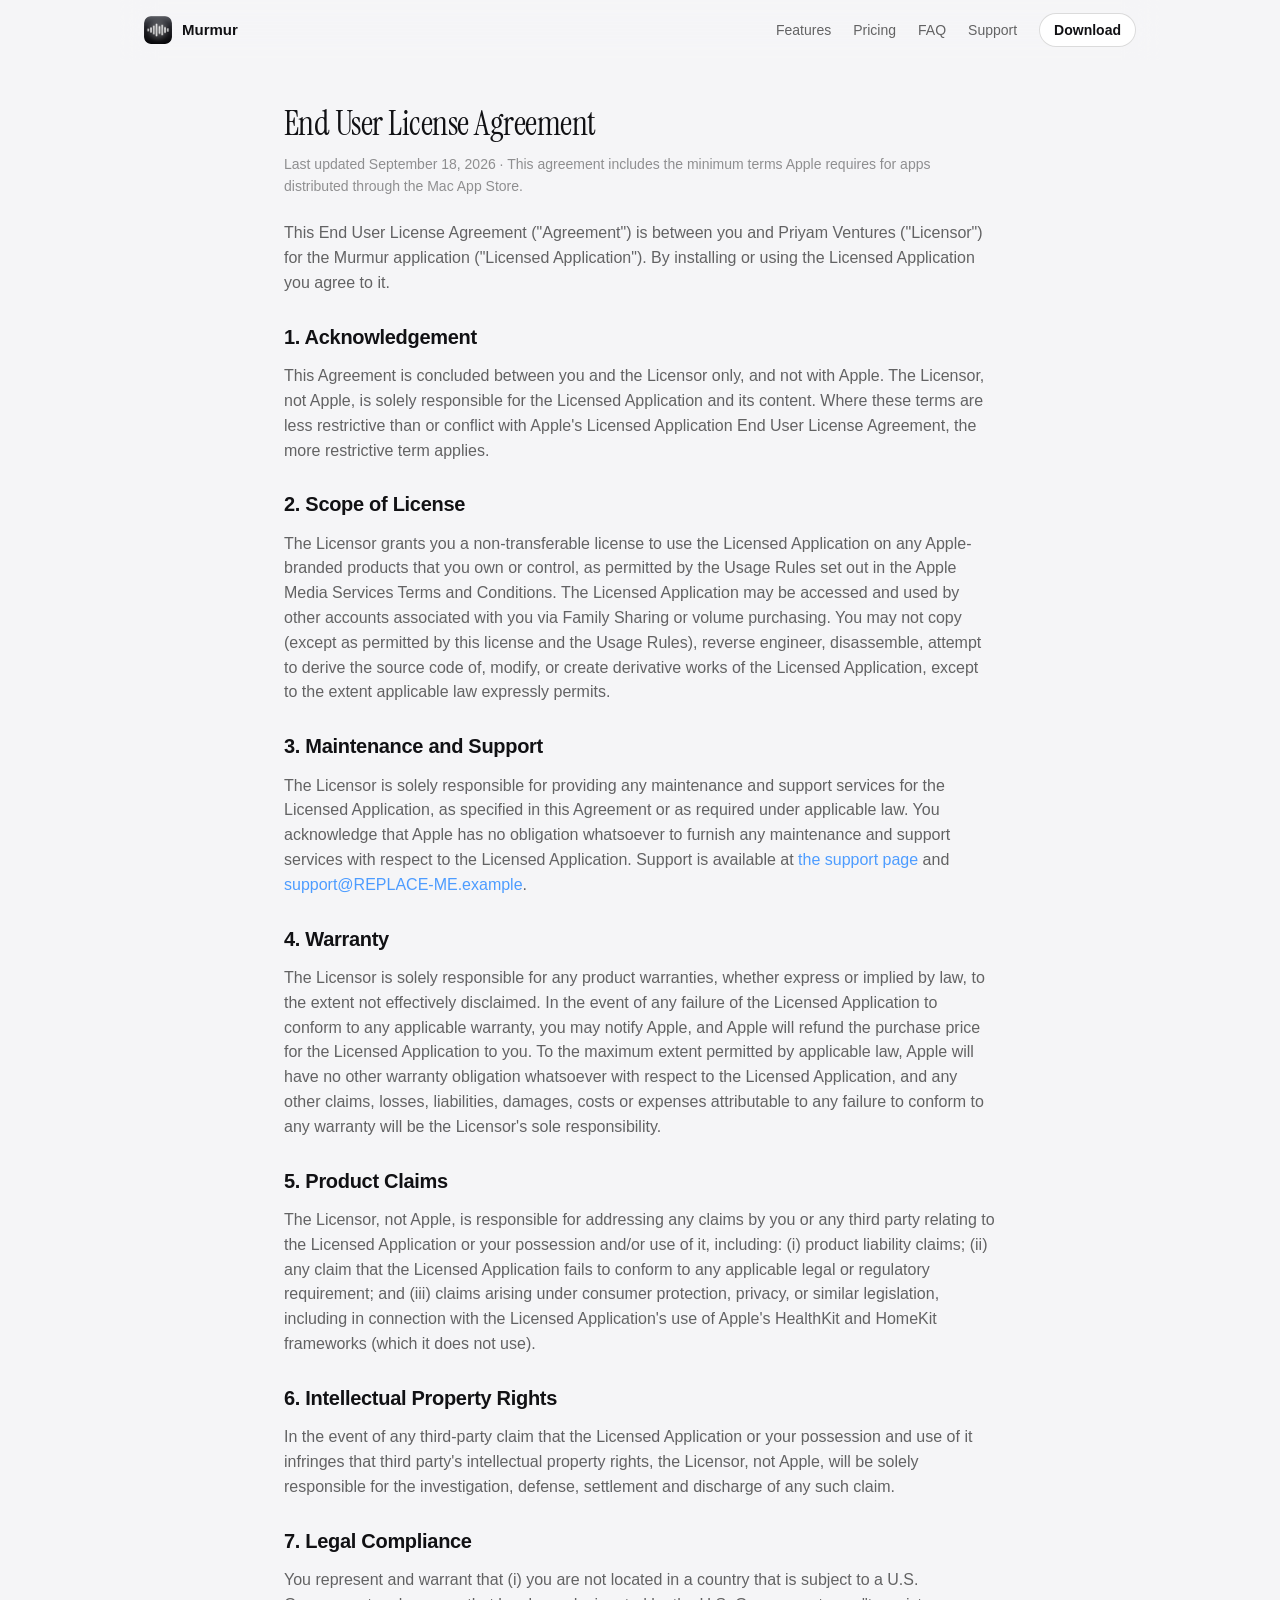
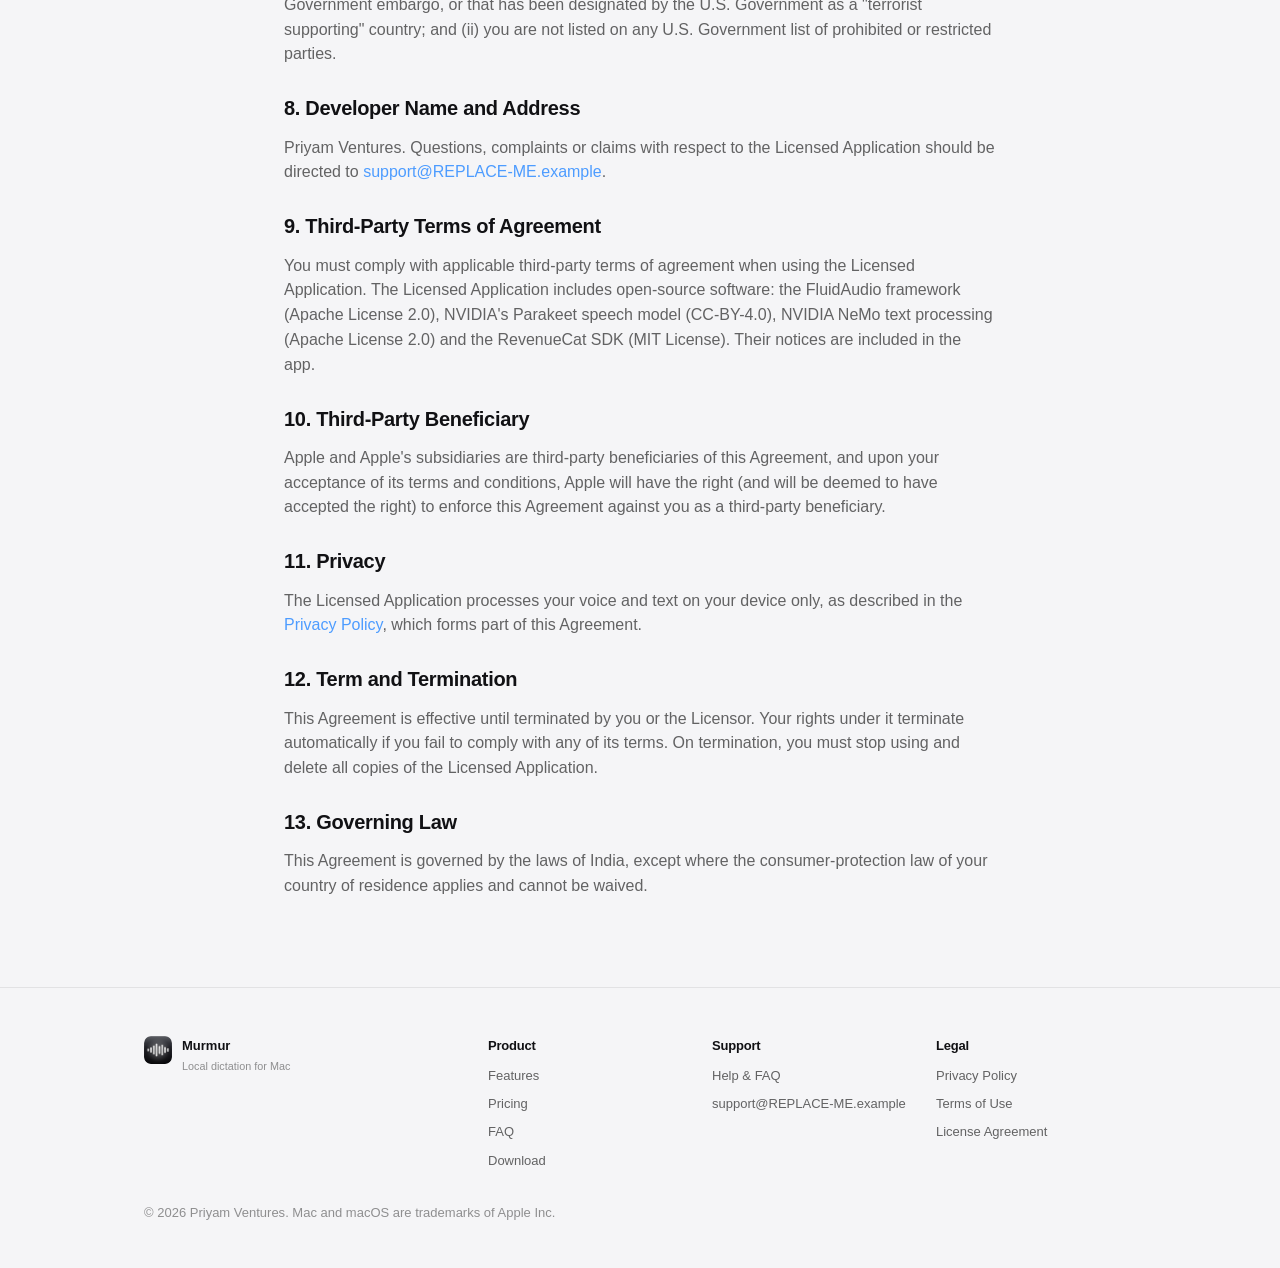
==== Site/eula.html @ 07d6a44a "Site: pill halo tight to the edge Co-Authored-By: Claude Opus 5 <noreply@anthropic.com>" ====
<!doctype html><html lang="en"><head><meta charset="utf-8"><meta name="viewport" content="width=device-width, initial-scale=1"><link rel="icon" href="assets/favicon.png"><link rel="preconnect" href="https://fonts.googleapis.com"><link rel="preconnect" href="https://fonts.gstatic.com" crossorigin><link rel="stylesheet" href="https://fonts.googleapis.com/css2?family=Instrument+Serif:ital@0;1&display=swap"><link rel="stylesheet" href="site.css?v=18"><script src="site.js?v=8" defer></script><title>End User License Agreement — Murmur</title></head>
<body>
<header class="nav wrap"><a class="brand" href="index.html"><img src="assets/icon.png" alt=""><span data-brand="name">Murmur</span></a><nav><a href="index.html#features">Features</a><a href="index.html#pricing">Pricing</a><a href="index.html#faq">FAQ</a><a href="support.html">Support</a><a class="navcta" data-store href="#">Download</a></nav></header>
<main class="legal">
  <h1>End User License Agreement</h1>
  <p class="meta">Last updated <span data-brand="updated"></span> · This agreement includes the minimum terms Apple requires for apps distributed through the Mac App Store.</p>

  <p>This End User License Agreement ("Agreement") is between you and <span data-brand="company">Priyam Ventures</span> ("Licensor") for the <span data-brand="name">Murmur</span> application ("Licensed Application"). By installing or using the Licensed Application you agree to it.</p>

  <h2>1. Acknowledgement</h2>
  <p>This Agreement is concluded between you and the Licensor only, and not with Apple. The Licensor, not Apple, is solely responsible for the Licensed Application and its content. Where these terms are less restrictive than or conflict with Apple's Licensed Application End User License Agreement, the more restrictive term applies.</p>

  <h2>2. Scope of License</h2>
  <p>The Licensor grants you a non-transferable license to use the Licensed Application on any Apple-branded products that you own or control, as permitted by the Usage Rules set out in the Apple Media Services Terms and Conditions. The Licensed Application may be accessed and used by other accounts associated with you via Family Sharing or volume purchasing. You may not copy (except as permitted by this license and the Usage Rules), reverse engineer, disassemble, attempt to derive the source code of, modify, or create derivative works of the Licensed Application, except to the extent applicable law expressly permits.</p>

  <h2>3. Maintenance and Support</h2>
  <p>The Licensor is solely responsible for providing any maintenance and support services for the Licensed Application, as specified in this Agreement or as required under applicable law. You acknowledge that Apple has no obligation whatsoever to furnish any maintenance and support services with respect to the Licensed Application. Support is available at <a href="support.html">the support page</a> and <a data-mail href="#">by email</a>.</p>

  <h2>4. Warranty</h2>
  <p>The Licensor is solely responsible for any product warranties, whether express or implied by law, to the extent not effectively disclaimed. In the event of any failure of the Licensed Application to conform to any applicable warranty, you may notify Apple, and Apple will refund the purchase price for the Licensed Application to you. To the maximum extent permitted by applicable law, Apple will have no other warranty obligation whatsoever with respect to the Licensed Application, and any other claims, losses, liabilities, damages, costs or expenses attributable to any failure to conform to any warranty will be the Licensor's sole responsibility.</p>

  <h2>5. Product Claims</h2>
  <p>The Licensor, not Apple, is responsible for addressing any claims by you or any third party relating to the Licensed Application or your possession and/or use of it, including: (i) product liability claims; (ii) any claim that the Licensed Application fails to conform to any applicable legal or regulatory requirement; and (iii) claims arising under consumer protection, privacy, or similar legislation, including in connection with the Licensed Application's use of Apple's HealthKit and HomeKit frameworks (which it does not use).</p>

  <h2>6. Intellectual Property Rights</h2>
  <p>In the event of any third-party claim that the Licensed Application or your possession and use of it infringes that third party's intellectual property rights, the Licensor, not Apple, will be solely responsible for the investigation, defense, settlement and discharge of any such claim.</p>

  <h2>7. Legal Compliance</h2>
  <p>You represent and warrant that (i) you are not located in a country that is subject to a U.S. Government embargo, or that has been designated by the U.S. Government as a "terrorist supporting" country; and (ii) you are not listed on any U.S. Government list of prohibited or restricted parties.</p>

  <h2>8. Developer Name and Address</h2>
  <p><span data-brand="company">Priyam Ventures</span>. Questions, complaints or claims with respect to the Licensed Application should be directed to <a data-mail href="#">support</a>.</p>

  <h2>9. Third-Party Terms of Agreement</h2>
  <p>You must comply with applicable third-party terms of agreement when using the Licensed Application. The Licensed Application includes open-source software: the FluidAudio framework (Apache License 2.0), NVIDIA's Parakeet speech model (CC-BY-4.0), NVIDIA NeMo text processing (Apache License 2.0) and the RevenueCat SDK (MIT License). Their notices are included in the app.</p>

  <h2>10. Third-Party Beneficiary</h2>
  <p>Apple and Apple's subsidiaries are third-party beneficiaries of this Agreement, and upon your acceptance of its terms and conditions, Apple will have the right (and will be deemed to have accepted the right) to enforce this Agreement against you as a third-party beneficiary.</p>

  <h2>11. Privacy</h2>
  <p>The Licensed Application processes your voice and text on your device only, as described in the <a href="privacy.html">Privacy Policy</a>, which forms part of this Agreement.</p>

  <h2>12. Term and Termination</h2>
  <p>This Agreement is effective until terminated by you or the Licensor. Your rights under it terminate automatically if you fail to comply with any of its terms. On termination, you must stop using and delete all copies of the Licensed Application.</p>

  <h2>13. Governing Law</h2>
  <p>This Agreement is governed by the laws of <span data-brand="jurisdiction"></span>, except where the consumer-protection law of your country of residence applies and cannot be waived.</p>
</main>
<footer><div class="wrap"><div class="fcols"><div class="fbrand"><img src="assets/icon.png" alt=""><div><b data-brand="name">Murmur</b><br><small data-brand="tagline">Local dictation</small></div></div><div><h4>Product</h4><a href="index.html#features">Features</a><a href="index.html#pricing">Pricing</a><a href="index.html#faq">FAQ</a><a data-store href="#">Download</a></div><div><h4>Support</h4><a href="support.html">Help &amp; FAQ</a><a data-mail href="#">support</a></div><div><h4>Legal</h4><a href="privacy.html">Privacy Policy</a><a href="terms.html">Terms of Use</a><a href="eula.html">License Agreement</a></div></div><p>© <span data-year></span> <span data-brand="company">Priyam Ventures</span>. Mac and macOS are trademarks of Apple Inc.</p></div></footer>
</body></html>
---- Site/site.css ----
/* ---------- tokens ---------- */
:root {
  --bg: #0b0b0d; --bg2: #121216; --card: #17171c; --card2: #1c1c22; --line: rgba(255,255,255,.08); --line2: rgba(255,255,255,.14);
  --text: #f2f2f4; --dim: rgba(255,255,255,.62); --faint: rgba(255,255,255,.42);
  --green: #33c773; --accent: #4d9cff; --r: 16px; --r-lg: 22px;
  --s1: 8px; --s2: 12px; --s3: 16px; --s4: 24px; --s5: 32px; --s6: 48px; --s7: 72px; --s8: 104px;
  --maxw: 1040px; --shadow: 0 30px 80px rgba(0,0,0,.45);
  color-scheme: dark;
}
@media (prefers-color-scheme: light) {
  :root { --bg: #f5f5f7; --bg2: #ffffff; --card: #ffffff; --card2: #f7f7f9; --line: rgba(0,0,0,.08); --line2: rgba(0,0,0,.14); --text: #111114; --dim: rgba(0,0,0,.6); --faint: rgba(0,0,0,.42); --green: #1f9d55; --shadow: 0 30px 80px rgba(0,0,0,.12); color-scheme: light; }
}
* { box-sizing: border-box; }
html { -webkit-text-size-adjust: 100%; scroll-behavior: smooth; }
html, body { overflow-x: clip; }
body { margin: 0; background: var(--bg); color: var(--text);
  font: 16px/1.55 -apple-system, BlinkMacSystemFont, "SF Pro Text", "Helvetica Neue", Helvetica, Arial, sans-serif; -webkit-font-smoothing: antialiased; }
a { color: var(--accent); text-decoration: none; } a:hover { text-decoration: underline; }
h1, h2, h3, h4 { margin: 0; letter-spacing: -0.015em; }
/* Display type: an editorial serif, regular weight, with an italic for the payoff. */
h1, .section > h2, .price-left h2, .final h2, .split h2 { font-family: "Instrument Serif", "Iowan Old Style", "Times New Roman", serif; font-weight: 400; letter-spacing: -0.015em; -webkit-font-smoothing: antialiased; }
h1 em, h2 em { font-style: italic; color: var(--text); }
.wrap { max-width: var(--maxw); margin: 0 auto; padding: 0 var(--s4); }
.glow { position: fixed; inset: -20% 0 auto 0; height: 70vh; pointer-events: none; z-index: 0;
  background: radial-gradient(60% 60% at 50% 0%, rgba(120,140,190,.18), transparent 70%); animation: drift 24s ease-in-out infinite alternate; }
@media (prefers-color-scheme: light) { .glow { background: radial-gradient(60% 60% at 50% 0%, rgba(90,120,200,.14), transparent 70%); } }
@keyframes drift { from { transform: translateX(-4%) scale(1); } to { transform: translateX(4%) scale(1.06); } }
main, footer { position: relative; z-index: 1; }

/* ---------- nav ---------- */
header.nav { position: sticky; top: 0; z-index: 10; display: flex; align-items: center; justify-content: space-between; height: 60px;
  backdrop-filter: saturate(160%) blur(16px); -webkit-backdrop-filter: saturate(160%) blur(16px);
  background: color-mix(in srgb, var(--bg) 72%, transparent); border-bottom: 1px solid transparent; transition: border-color .3s; }
header.nav.scrolled { border-bottom-color: var(--line); }
.brand { display: inline-flex; align-items: center; gap: 10px; font-weight: 600; font-size: 15px; color: var(--text); } .brand:hover { text-decoration: none; }
.brand img { width: 28px; height: 28px; border-radius: 7px; display: block; }
nav { display: flex; align-items: center; gap: 22px; height: 100%; }
nav a { color: var(--dim); font-size: 14px; line-height: 1; white-space: nowrap; transition: color .2s; } nav a:hover { color: var(--text); text-decoration: none; }
nav .navcta { color: var(--text); background: var(--card); border: 1px solid var(--line2); height: 34px; padding: 0 14px; border-radius: 999px; display: inline-flex; align-items: center; font-weight: 600; transition: background .2s, transform .2s; }
nav .navcta:hover { background: var(--card2); transform: translateY(-1px); }

/* ---------- type ---------- */
.eyebrow { color: var(--faint); font-size: 12px; font-weight: 600; letter-spacing: .08em; text-transform: uppercase; margin: 0 0 var(--s2); }
h1 { font-size: clamp(56px, 9vw, 104px); line-height: 0.94; margin: 0 0 var(--s3); }
h2 { font-size: clamp(26px, 3.4vw, 36px); line-height: 1.12; font-weight: 700; margin: 0 0 var(--s2); }
.section > h2, .price-left h2, .final h2, .split h2 { font-size: clamp(36px, 4.8vw, 56px); line-height: 1.02; }
h3 { font-size: 17px; font-weight: 600; }
.lede { color: var(--dim); font-size: clamp(17px, 2vw, 20px); max-width: 600px; margin: 0 auto var(--s4); line-height: 1.5; }
.lede-left { color: var(--dim); font-size: 17px; max-width: 640px; margin: 0 0 var(--s4); }
.muted { color: var(--dim); max-width: 680px; }
.sub { color: var(--faint); font-size: 13px; margin: var(--s2) 0 0; }

/* ---------- hero ---------- */
.hero { text-align: center; padding: var(--s6) 0 var(--s5); overflow: visible; }
/* Ticker tape: what you said flows in from the left, what got typed rolls out on a ribbon. */
:root { --ribbon-bg: #f4f4f6; --ribbon-fg: #111114; }
@media (prefers-color-scheme: light) { :root { --ribbon-bg: #111114; --ribbon-fg: #f4f4f6; } }
.tape { position: relative; width: 112vw; margin: var(--s6) 0 var(--s3) calc(50% - 56vw); height: 120px; transform: rotate(-2deg); pointer-events: none; }
.tape-raw, .tape-clean { position: absolute; top: 40px; height: 44px; overflow: hidden; display: flex; align-items: center; }
.tape-raw { left: 0; right: 50%; -webkit-mask-image: linear-gradient(90deg, transparent 8%, #000 42%, #000); mask-image: linear-gradient(90deg, transparent 8%, #000 42%, #000); }
.tape-clean { left: 50%; right: 0; background: var(--ribbon-bg); box-shadow: 0 10px 30px rgba(0,0,0,.25);
  -webkit-mask-image: linear-gradient(90deg, #000, #000 58%, transparent 92%); mask-image: linear-gradient(90deg, #000, #000 58%, transparent 92%); }
.track { display: flex; white-space: nowrap; will-change: transform; animation: tape 60s linear infinite; }
.track > span { padding-right: 1.4em; }
.tape-raw .track { color: var(--dim); font-size: 15px; font-weight: 300; font-style: italic; padding-right: 140px; }
.tape-raw .w, .say .w { display: inline-block; font-style: italic; opacity: var(--o); transform: rotate(var(--r)) translateY(var(--y)); animation: wobble var(--d) ease-in-out var(--dl) infinite alternate; }
@keyframes wobble { to { transform: rotate(calc(var(--r) * -1)) translateY(calc(var(--y) * -1)); } }
.tape-clean .track { color: var(--ribbon-fg); font-size: 15px; font-weight: 500; padding-left: 150px; }
@keyframes tape { from { transform: translateX(-50%); } to { transform: translateX(0); } }
.tape .pill { position: absolute; left: 50%; top: 28px; transform: translateX(-50%); z-index: 2; height: 68px; padding: 0 22px; border: 0; background: #000;
  box-shadow: 0 14px 40px rgba(0,0,0,.5), inset 0 0 0 1px rgba(255,255,255,.06); }
/* The faintest lift off the dark background: a wide, very dim halo above and below. */
.tape .pill::before { content: ""; position: absolute; inset: -12px -6px; border-radius: 999px; z-index: -1; pointer-events: none;
  background: radial-gradient(50% 42% at 50% 0%, rgba(255,255,255,.07), transparent 70%), radial-gradient(50% 42% at 50% 100%, rgba(255,255,255,.05), transparent 70%); }
@media (prefers-color-scheme: light) { .tape .pill::before { display: none; } }
.tape-badge { position: absolute; left: 50%; top: 2px; transform: translateX(-50%); font-size: 12px; color: var(--dim); white-space: nowrap; }
.tape-badge span { display: inline-block; opacity: 0; transform: translateY(4px); transition: opacity .45s ease, transform .45s ease; }
.tape-badge span.on { opacity: 1; transform: translateY(0); }
@media (prefers-reduced-motion: reduce) { .track, .tape-raw .w, .say .w { animation: none; } }
.eyebrow.tag { display: inline-block; background: var(--ribbon-bg); color: var(--ribbon-fg); border-radius: 999px; padding: 6px 12px; font-size: 11px; letter-spacing: .1em; margin-bottom: var(--s3); }
.pill { display: inline-flex; align-items: center; justify-content: center; height: 40px; padding: 0 14px; border-radius: 999px; background: #0a0a0a;
  border: 0.6px solid rgba(255,255,255,.14); box-shadow: 0 6px 16px rgba(0,0,0,.28), 0 1px 2px rgba(0,0,0,.16); transition: opacity .4s ease, transform .45s cubic-bezier(.2,.8,.2,1); }
.caret { display: inline-block; width: 1.5px; height: 17px; background: var(--accent); vertical-align: -3px; margin-left: 1px; animation: blink 1s steps(2) infinite; }
@keyframes blink { 50% { opacity: 0; } }
.cta-row { display: flex; gap: 14px; justify-content: center; align-items: center; flex-wrap: wrap; }
.cta { display: inline-flex; align-items: center; gap: 8px; background: var(--text); color: var(--bg); height: 46px; padding: 0 22px; border-radius: 999px; font-weight: 600; font-size: 15px;
  transition: transform .2s ease, box-shadow .3s ease; box-shadow: 0 8px 30px rgba(255,255,255,.08); }
.cta:hover { text-decoration: none; transform: translateY(-1px); box-shadow: 0 12px 40px rgba(255,255,255,.16); }
@media (prefers-color-scheme: light) { .cta { box-shadow: 0 8px 30px rgba(0,0,0,.12); } .cta:hover { box-shadow: 0 12px 40px rgba(0,0,0,.2); } }
.ghost { color: var(--dim); font-weight: 500; font-size: 15px; } .ghost:hover { color: var(--text); text-decoration: none; }
.strip { list-style: none; margin: var(--s6) auto 0; padding: 0; display: flex; justify-content: center; flex-wrap: wrap; gap: 6px 0; max-width: 860px; }
.strip li { display: inline-flex; align-items: baseline; gap: 6px; padding: 0 22px; border-left: 1px solid var(--line); white-space: nowrap; }
.strip li:first-child { border-left: 0; }
.strip b { font-size: 15px; font-weight: 600; color: var(--text); font-variant-numeric: tabular-nums; letter-spacing: -0.01em; } .strip span { color: var(--dim); font-size: 14px; }
/* The four facts wear the app's four accent colours. */
:root { --c-blue: #5aa4ff; --c-green: #5fd68a; --c-purple: #b48fff; --c-pink: #ff85b6; }
@media (prefers-color-scheme: light) { :root { --c-blue: #1f6fe0; --c-green: #1f9d55; --c-purple: #7a4fd6; --c-pink: #d8397a; } }
.strip li:nth-child(1) b { color: var(--c-blue); } .strip li:nth-child(2) b { color: var(--c-green); } .strip li:nth-child(3) b { color: var(--c-purple); } .strip li:nth-child(4) b { color: var(--c-pink); }
.netglyph .wall { stroke: var(--c-green); } .netglyph .pkt { fill: var(--c-green); }
.netglyph { align-self: center; margin-right: 4px; fill: none; stroke: var(--dim); stroke-width: 1.4; stroke-linecap: round; stroke-linejoin: round; overflow: visible; }
.netglyph .dash { stroke-dasharray: 2 3; opacity: .6; }
.netglyph .wall { stroke: var(--text); stroke-width: 1.8; }
.netglyph .cloud { opacity: .45; }
.netglyph .pkt { fill: var(--text); stroke: none; animation: pkt 3.2s cubic-bezier(.4,0,.6,1) infinite; }
@keyframes pkt { 0% { transform: translateX(0); opacity: 0; } 12% { opacity: 1; } 48% { transform: translateX(11px); opacity: 1; } 56% { transform: translateX(11.5px); opacity: 0; } 100% { transform: translateX(11.5px); opacity: 0; } }
@media (prefers-reduced-motion: reduce) { .netglyph .pkt { animation: none; transform: translateX(11px); } }

/* ---------- sections ---------- */
.section { padding: var(--s7) 0 0; scroll-margin-top: 72px; }
::selection { background: color-mix(in srgb, var(--text) 18%, transparent); }
:focus-visible { outline: 2px solid var(--accent); outline-offset: 3px; border-radius: 6px; }
.section:last-of-type { padding-bottom: var(--s7); }
.steps { display: grid; grid-template-columns: repeat(3, 1fr); gap: var(--s2); margin-top: var(--s4); }
.step { background: var(--card); border: 1px solid var(--line); border-radius: var(--r); padding: 22px; }
.step .num { width: 28px; height: 28px; border-radius: 999px; background: var(--text); color: var(--bg); font-weight: 700; font-size: 14px; display: grid; place-items: center; margin-bottom: 12px; }
.step h3 { margin-bottom: 6px; } .step p { margin: 0; color: var(--dim); font-size: 14.5px; }

/* ---------- mock window ---------- */
/* Screenshot stage: the window sits in a lit frame and runs off the bottom edge. */
.stage { position: relative; margin-top: var(--s4); padding: 56px 56px 0; border-radius: 24px; border: 1px solid var(--line); overflow: hidden;
  background: radial-gradient(70% 80% at 50% 0%, rgba(120,140,210,.18), transparent 72%), var(--card); }
.stage::after { content: ""; position: absolute; left: 0; right: 0; bottom: 0; height: 90px; background: linear-gradient(transparent, color-mix(in srgb, var(--card) 85%, transparent)); pointer-events: none; }
.stage .window { max-width: 960px; margin: 0 auto -36px; border-bottom-left-radius: 0; border-bottom-right-radius: 0; box-shadow: 0 40px 100px rgba(0,0,0,.5), 0 0 0 1px rgba(255,255,255,.05) inset; }
.window { border-radius: 14px; overflow: hidden; border: 1px solid var(--line); background: var(--bg2); box-shadow: var(--shadow), 0 0 0 1px rgba(255,255,255,.04) inset; font-size: 12px; }
.titlebar { display: flex; align-items: center; gap: 10px; padding: 10px 12px; border-bottom: 1px solid var(--line); }
.dots i { display: inline-block; width: 11px; height: 11px; border-radius: 50%; margin-right: 6px; background: #ff5f57; } .dots i:nth-child(2) { background: #febc2e; } .dots i:nth-child(3) { background: #28c840; }
.titlebar .title { font-weight: 600; margin-left: 150px; color: var(--text); }
.window .body { display: grid; grid-template-columns: 180px 1fr; min-height: 420px; }
.side { border-right: 1px solid var(--line); padding: 12px 10px; }
.side-brand { display: flex; align-items: center; gap: 8px; padding: 6px 6px 14px; } .side-brand img { width: 26px; height: 26px; border-radius: 7px; }
.side-brand b { display: block; font-size: 12px; color: var(--text); } .side-brand small { color: var(--faint); font-size: 10px; }
.side .row { padding: 6px 10px; border-radius: 7px; color: var(--dim); margin: 2px 0; } .side .row.sel { background: rgba(127,127,127,.18); color: var(--text); font-weight: 600; }
.content { padding: 14px; display: flex; flex-direction: column; gap: 10px; }
.hero-card, .tile, .item { background: var(--card); border: 1px solid var(--line); border-radius: 11px; }
.hero-card { padding: 14px 16px; } .hero-card small { color: var(--dim); font-weight: 600; } .hero-card small.faint { color: var(--faint); font-weight: 400; }
.saved { display: flex; align-items: baseline; gap: 10px; margin: 4px 0; } .saved b { font-size: 30px; color: var(--green); font-variant-numeric: tabular-nums; letter-spacing: -0.02em; } .saved span { color: var(--dim); }
.tiles { display: grid; grid-template-columns: repeat(4, 1fr); gap: 8px; } .tile { padding: 12px; } .tile b { display: block; font-size: 20px; color: var(--text); font-variant-numeric: tabular-nums; } .tile span { display: block; color: var(--dim); font-weight: 600; } .tile small { color: var(--faint); }
.list { display: flex; flex-direction: column; gap: 6px; } .item { display: flex; gap: 10px; padding: 10px 12px; align-items: flex-start; transition: opacity .8s ease, transform .8s cubic-bezier(.2,.8,.2,1); }
.item.arriving { opacity: 0; transform: translateY(-8px); } .item p { margin: 0 0 3px; color: var(--text); font-size: 12.5px; } .item small { color: var(--faint); }
.app { width: 22px; height: 22px; border-radius: 6px; display: grid; place-items: center; font-size: 12px; color: #fff; flex: none; } .a1 { background: #2f80ed; } .a2 { background: #6f42c1; } .a3 { background: #f2b01e; color: #222; }

/* ---------- bento ---------- */
.bento { display: grid; grid-template-columns: repeat(4, 1fr); gap: var(--s2); }
.tile-b { background: var(--card); border: 1px solid var(--line); border-radius: var(--r-lg); overflow: hidden; display: flex; flex-direction: column; grid-column: span 2; min-height: 300px;
  transition: transform .3s ease, border-color .3s ease, box-shadow .3s ease; }
.tile-b:hover { transform: translateY(-3px); border-color: var(--line2); box-shadow: var(--shadow); }
.tile-b { transition: transform .35s cubic-bezier(.2,.8,.2,1), border-color .35s ease; } .tile-b:hover { transform: translateY(-2px); border-color: var(--line2); }
.tile-b.span2 { grid-column: span 2; } .tile-b.small { grid-column: span 1; min-height: 0; padding: 20px; }
.tile-b.small h3 { margin: 0 0 6px; font-size: 15px; } .tile-b.small p { margin: 0; color: var(--dim); font-size: 13.5px; line-height: 1.45; }
.ic svg { width: 17px; height: 17px; fill: none; stroke: var(--text); stroke-width: 1.7; stroke-linecap: round; stroke-linejoin: round; }
.ic { width: 32px; height: 32px; border-radius: 9px; display: grid; place-items: center; background: linear-gradient(180deg, rgba(255,255,255,.12), rgba(255,255,255,.04)); border: 1px solid var(--line); font-weight: 700; font-size: 13px; margin-bottom: 12px; }
.scene-cap { padding: 14px 18px 18px; margin-top: auto; } .scene-cap h3 { margin-bottom: 4px; font-size: 15.5px; } .scene-cap p { margin: 0; color: var(--dim); font-size: 13.5px; line-height: 1.45; }
.swatches { display: flex; gap: 8px; margin-top: 12px; } .swatches span { width: 14px; height: 14px; border-radius: 50%; background: var(--c, #fff); border: 1px solid var(--line); opacity: .5; transition: opacity .4s, transform .4s; }
.swatches span.on { opacity: 1; transform: scale(1.15); box-shadow: 0 0 0 2px var(--card), 0 0 0 3.5px var(--c, #fff); }
/* scene: positions */
.mini-screen { position: relative; margin: 16px 16px 0; height: 200px; border-radius: 10px; overflow: hidden; border: 1px solid var(--line); background: radial-gradient(120% 90% at 30% 20%, #2a2f4a, #0d0f16 60%, #06070a); }
.mini-menubar { height: 7%; background: rgba(255,255,255,.08); } .mini-dock { position: absolute; left: 50%; bottom: 4%; transform: translateX(-50%); width: 40%; height: 9%; border-radius: 6px; background: rgba(255,255,255,.10); }
.mini-pill { position: absolute; display: flex; align-items: center; gap: 1.5px; height: 12%; padding: 0 4%; border-radius: 999px; background: #0a0a0a; border: 0.5px solid rgba(255,255,255,.16);
  box-shadow: 0 4px 10px rgba(0,0,0,.4); transition: left .9s cubic-bezier(.2,.8,.2,1), top .9s cubic-bezier(.2,.8,.2,1), transform .9s cubic-bezier(.2,.8,.2,1), background .6s, border-color .6s; --accent: #fff; }
.mini-pill.glass { background: rgba(60,60,70,.55); border-color: rgba(255,255,255,.28); } .mini-pill.dark { background: rgba(20,20,22,.9); }
.mini-pill i { width: 1.5px; border-radius: 1px; background: var(--accent); height: 30%; animation: mbar 1.1s ease-in-out infinite alternate; }
.mini-pill i:nth-child(2) { animation-delay: -.2s } .mini-pill i:nth-child(3) { animation-delay: -.4s } .mini-pill i:nth-child(4) { animation-delay: -.6s } .mini-pill i:nth-child(5) { animation-delay: -.8s } .mini-pill i:nth-child(6) { animation-delay: -.3s } .mini-pill i:nth-child(7) { animation-delay: -.7s } .mini-pill i:nth-child(8) { animation-delay: -.1s } .mini-pill i:nth-child(9) { animation-delay: -.5s }
@keyframes mbar { from { height: 25%; opacity: .7 } to { height: 70%; opacity: 1 } }
/* scene: drag */
.drag-stage { position: relative; margin: 16px 16px 0; height: 200px; }
.chat { position: absolute; right: 0; top: 0; width: 66%; height: 100%; border-radius: 12px; border: 1px solid var(--line); background: var(--bg2); padding: 10px; display: flex; flex-direction: column; gap: 8px; font-size: 12px; }
.bubble { max-width: 88%; padding: 7px 10px; border-radius: 12px; line-height: 1.35; } .bubble.them { background: rgba(127,127,127,.2); align-self: flex-start; color: var(--text); }
.bubble.me { background: #2f80ed; color: #fff; align-self: flex-end; display: flex; align-items: center; gap: 8px; opacity: 0; transform: translateY(6px) scale(.96); transition: opacity .5s, transform .5s; } .bubble.me.show { opacity: 1; transform: none; }
.vwave { display: flex; gap: 2px; align-items: center; height: 14px; } .vwave i { width: 2px; border-radius: 1px; background: rgba(255,255,255,.9); }
.vwave i:nth-child(odd) { height: 60% } .vwave i:nth-child(even) { height: 100% } .vwave i:nth-child(3n) { height: 40% }
.chat-input { margin-top: auto; border: 1px solid var(--line); border-radius: 999px; padding: 6px 10px; color: var(--faint); transition: border-color .3s, box-shadow .3s; } .chat-input.hot { border-color: var(--accent); box-shadow: 0 0 0 3px rgba(77,156,255,.25); }
.dpill { position: absolute; left: 0; bottom: 6px; height: 34px; padding: 0 12px; border-radius: 999px; background: #0a0a0a; border: .6px solid rgba(255,255,255,.16); display: flex; align-items: center; box-shadow: 0 6px 16px rgba(0,0,0,.3); }
.chip { display: inline-block; background: rgba(255,255,255,.14); color: #fff; font-size: 11px; font-weight: 600; padding: 4px 9px; border-radius: 999px; transition: transform 1.4s cubic-bezier(.4,0,.2,1), opacity .4s, background .3s; will-change: transform; }
.chip.lift { background: #fff; color: #000; } .chip.gone { opacity: 0; transition: opacity .25s; }
/* scene: style */
.style-wrap { padding: 16px 16px 0; } .mini-form { border: 1px solid var(--line); border-radius: 12px; background: var(--bg2); padding: 10px 12px; font-size: 12px; }
.mrow { display: flex; align-items: center; justify-content: space-between; padding: 7px 0; border-bottom: 1px solid var(--line); color: var(--text); }
.seg { display: inline-flex; background: rgba(127,127,127,.18); border-radius: 7px; padding: 2px; } .seg b { font-weight: 500; padding: 3px 9px; border-radius: 5px; color: var(--dim); transition: background .35s, color .35s; } .seg b.sel { background: var(--accent); color: #fff; }
.mprev { padding-top: 10px; } .mprev small { color: var(--faint); } .mprev p { margin: 4px 0 0; color: var(--text); min-height: 34px; transition: opacity .3s; }
/* scene: dictionary */
.dict-stage { margin: 16px 16px 0; height: 200px; display: flex; flex-direction: column; justify-content: center; gap: 14px; }
.dict-chip { align-self: flex-start; font-size: 12px; color: var(--dim); border: 1px solid var(--line); border-radius: 999px; padding: 5px 10px; background: var(--bg2); } .dict-chip b { color: var(--text); }
.dict-chip.pulse { animation: pulse .6s ease; } @keyframes pulse { 50% { transform: scale(1.06); border-color: var(--green); } }
.dict-field { border: 1px solid var(--line); border-radius: 12px; background: var(--bg2); padding: 12px 14px; font-size: 14px; color: var(--text); min-height: 48px; }
.dict-field mark { background: color-mix(in srgb, var(--green) 25%, transparent); color: var(--text); border-radius: 4px; padding: 0 2px; }

/* ---------- you say / you get ---------- */
.pair { display: grid; grid-template-columns: 1fr auto 1fr; gap: var(--s2); align-items: stretch; margin-top: var(--s4); }
.say, .get { background: var(--card); border: 1px solid var(--line); border-radius: var(--r); padding: 18px 20px; min-height: 120px; }
.say small, .get small { display: block; color: var(--faint); font-size: 12px; font-weight: 600; text-transform: uppercase; letter-spacing: .06em; margin-bottom: 8px; }
.say p { color: var(--dim); margin: 0; font-style: italic; font-weight: 300; line-height: 1.7; } .get p { color: var(--text); margin: 0; font-weight: 500; white-space: pre-line; }
.get { border-color: color-mix(in srgb, var(--green) 35%, var(--line)); box-shadow: 0 0 0 1px color-mix(in srgb, var(--green) 12%, transparent) inset; }
.arrow { align-self: center; color: var(--faint); font-size: 22px; padding: 0 4px; }
.say p, .get p { transition: opacity .35s ease, transform .35s ease; } .pair.swap .say p, .pair.swap .get p { opacity: 0; transform: translateY(6px); }

/* ---------- pricing ---------- */
.price-card { display: grid; grid-template-columns: 1.4fr 1fr; gap: var(--s4); background: var(--card); border: 1px solid var(--line); border-radius: var(--r-lg); padding: 30px; margin-top: var(--s3);
  background-image: radial-gradient(60% 80% at 100% 0%, color-mix(in srgb, var(--green) 10%, transparent), transparent 70%); }
.price-left h2 { margin-bottom: 10px; }
.ticks { list-style: none; padding: 0; margin: 16px 0 0; display: grid; gap: 8px; } .ticks li { color: var(--dim); padding-left: 24px; position: relative; }
.ticks li::before { content: "✓"; position: absolute; left: 0; color: var(--green); font-weight: 700; }
.price-right { display: flex; flex-direction: column; align-items: center; justify-content: center; gap: 14px; text-align: center; border-left: 1px solid var(--line); padding-left: var(--s4); }
.price-tag span { display: block; font-size: 44px; font-weight: 700; letter-spacing: -0.02em; } .price-tag small { color: var(--dim); }
.price-right .faint { color: var(--faint); font-size: 12px; max-width: 220px; }

/* ---------- privacy + faq + final ---------- */
.priv-grid { display: grid; grid-template-columns: repeat(2, 1fr); gap: var(--s2); margin-top: var(--s4); }
.priv-grid div { background: var(--card); border: 1px solid var(--line); border-radius: var(--r); padding: 20px 22px; } .priv-grid h3 { margin-bottom: 6px; font-size: 15.5px; } .priv-grid p { margin: 0; color: var(--dim); font-size: 14.5px; }
.faq { margin-top: var(--s3); border-top: 1px solid var(--line); } .faq details { border-bottom: 1px solid var(--line); padding: 16px 0; }
.faq summary { cursor: pointer; font-weight: 600; list-style: none; display: flex; justify-content: space-between; align-items: center; } .faq summary::-webkit-details-marker { display: none; }
.faq summary::after { content: "+"; color: var(--faint); font-weight: 400; font-size: 20px; transition: transform .25s; } .faq details[open] summary::after { transform: rotate(45deg); }
.faq p { color: var(--dim); margin: 10px 0 0; max-width: 720px; }
#faq .muted { margin-top: var(--s3); font-size: 14px; }
.final { text-align: center; padding: var(--s8) 0 var(--s7); }
.final .pill.mini { position: relative; margin-bottom: var(--s4); height: 56px; padding: 0 18px; border: 0; background: #000; box-shadow: 0 14px 40px rgba(0,0,0,.5), inset 0 0 0 1px rgba(255,255,255,.06); }
.final .pill.mini::before { content: ""; position: absolute; inset: -10px -6px; border-radius: 999px; z-index: -1; pointer-events: none;
  background: radial-gradient(50% 42% at 50% 0%, rgba(255,255,255,.06), transparent 70%), radial-gradient(50% 42% at 50% 100%, rgba(255,255,255,.045), transparent 70%); }
@media (prefers-color-scheme: light) { .final .pill.mini::before { display: none; } } .final h2 { margin-bottom: var(--s4); }

/* ---------- footer ---------- */
footer { border-top: 1px solid var(--line); padding: var(--s6) 0 var(--s5); color: var(--faint); font-size: 13px; }
.fcols { display: grid; grid-template-columns: 1.6fr 1fr 1fr 1fr; gap: var(--s4); margin-bottom: var(--s4); }
.fcols h4 { color: var(--text); font-size: 13px; margin: 0 0 10px; } .fcols a { display: block; color: var(--dim); margin: 0 0 8px; } .fcols a:hover { color: var(--text); text-decoration: none; }
.fbrand { display: flex; align-items: flex-start; gap: 10px; color: var(--text); } .fbrand img { width: 28px; height: 28px; border-radius: 7px; } .fbrand small { color: var(--faint); }

/* ---------- legal pages ---------- */
.legal { max-width: 760px; margin: 0 auto; padding: var(--s4) var(--s4) var(--s7); }
.legal h1 { font-size: 34px; margin: var(--s4) 0 6px; } .legal .meta { color: var(--faint); font-size: 14px; margin-bottom: var(--s4); }
.legal h2 { font-size: 20px; margin: 30px 0 8px; } .legal h3 { font-size: 16px; margin: 20px 0 6px; }
.legal p, .legal li { color: var(--dim); } .legal li { margin: 4px 0; }
.legal table { border-collapse: collapse; width: 100%; font-size: 14px; } .legal td, .legal th { text-align: left; padding: 8px 10px; border-bottom: 1px solid var(--line); vertical-align: top; } .legal th { color: var(--text); }
kbd { font: 13px -apple-system, BlinkMacSystemFont, sans-serif; background: var(--card); border: 1px solid var(--line); border-radius: 6px; padding: 1px 6px; }

/* ---------- motion + responsive ---------- */
.reveal { opacity: 0; transform: translateY(12px); transition: opacity .9s ease, transform .9s cubic-bezier(.2,.8,.2,1); } .reveal.in { opacity: 1; transform: none; }
@media (prefers-reduced-motion: reduce) { .reveal { opacity: 1; transform: none; transition: none; } .glow { animation: none; } .tile-b, .cta { transition: none; } }
@media (max-width: 900px) { .bento { grid-template-columns: repeat(2, 1fr); } .tile-b.small { grid-column: span 1; } .fcols { grid-template-columns: 1fr 1fr; } }
@media (max-width: 760px) {
  :root { --s7: 56px; --s8: 72px; }
  nav { gap: 14px; } nav a:not(.navcta) { display: none; }
  .tape .pill { height: 56px; padding: 0 16px; } .tape .pill canvas { width: 180px !important; height: 43px !important; } .tape { margin-top: var(--s5); }
  .strip { display: grid; grid-template-columns: 1fr; gap: 10px 0; } .strip li { padding: 0; justify-content: center; border-left: 0; } .steps { grid-template-columns: 1fr; }
  .stage { padding: 24px 14px 0; border-radius: 16px; } .stage .window { margin-bottom: -20px; } .window .body { grid-template-columns: 1fr; } .side { display: none; } .tiles { grid-template-columns: repeat(2, 1fr); } .titlebar .title { margin-left: 8px; }
  .bento { grid-template-columns: 1fr; } .tile-b, .tile-b.span2, .tile-b.small { grid-column: span 1; }
  .pair { grid-template-columns: 1fr; } .arrow { transform: rotate(90deg); justify-self: center; }
  .price-card { grid-template-columns: 1fr; } .price-right { border-left: 0; padding-left: 0; border-top: 1px solid var(--line); padding-top: 20px; }
  .priv-grid { grid-template-columns: 1fr; } .fcols { grid-template-columns: 1fr 1fr; }
  .legal h1 { font-size: 28px; }
}

/* ---------- voice-note showcase ---------- */
.split { display: grid; grid-template-columns: 1fr 1.15fr; gap: var(--s5); align-items: center; }
.split-copy .ticks { margin-top: var(--s3); }
.vstage { position: relative; height: 380px; }
.msgwin { position: absolute; right: 0; top: 0; width: 82%; height: 330px; border-radius: 16px; border: 1px solid var(--line); background: var(--bg2); box-shadow: var(--shadow); display: flex; flex-direction: column; overflow: hidden; }
.msghead { display: flex; align-items: center; gap: 10px; padding: 10px 12px; border-bottom: 1px solid var(--line); } .msgname { font-weight: 600; font-size: 13px; margin-left: 90px; }
.msgbody { padding: 14px; display: flex; flex-direction: column; gap: 10px; flex: 1; font-size: 14px; }
.msginput { margin: 0 12px 12px; border: 1px solid var(--line); border-radius: 999px; padding: 9px 14px; color: var(--faint); font-size: 14px; transition: border-color .3s, box-shadow .3s; } .msginput.hot { border-color: var(--accent); box-shadow: 0 0 0 4px rgba(77,156,255,.22); }
.bubble.me.big { gap: 10px; padding: 9px 12px; } .bubble.me.big .vwave { height: 20px; gap: 2.5px; } .bubble.me.big .vwave i { width: 2.5px; }
.bubble.me.big .play { width: 22px; height: 22px; border-radius: 50%; background: rgba(255,255,255,.9); color: #2f80ed; display: grid; place-items: center; font-size: 9px; }
.vwave i { transition: background .3s; } .vwave.playing i { background: rgba(255,255,255,.45); } .vwave.playing i.on { background: #fff; }
.vpill { position: absolute; left: 0; bottom: 6px; height: 40px; padding: 0 14px; border-radius: 999px; background: #0a0a0a; border: .6px solid rgba(255,255,255,.16); display: flex; align-items: center; gap: 12px; box-shadow: 0 8px 22px rgba(0,0,0,.35); max-width: 100%; }
.vtext { color: #fff; font-size: 13px; font-weight: 500; white-space: nowrap; overflow: hidden; text-overflow: ellipsis; max-width: 280px; }
.chip.big { font-size: 12px; padding: 5px 11px; flex: none; }
@media (max-width: 900px) { .split { grid-template-columns: 1fr; } .vstage { height: 400px; } .msgwin { width: 100%; } .vtext { max-width: 150px; } }
/* ---------- privacy flow ---------- */
/* Privacy diagram: the pipeline lives inside the Mac; the only wire out ends at 0 bytes. */
.flow { margin: var(--s4) 0 var(--s2); display: grid; grid-template-columns: minmax(0, 1fr) auto; align-items: center; gap: 0 4px; padding: 24px; border-radius: var(--r-lg); border: 1px solid var(--line);
  background: radial-gradient(60% 70% at 50% 0%, rgba(120,140,210,.12), transparent 70%), var(--card); }
.flow .mac { position: relative; padding: 40px 22px 22px; border-radius: 22px; border: 1px solid color-mix(in srgb, var(--green) 45%, var(--line)); background: linear-gradient(rgba(255,255,255,.035), rgba(255,255,255,.01));
  box-shadow: 0 0 0 6px color-mix(in srgb, var(--green) 6%, transparent); }
.flow .mac-title { position: absolute; left: 22px; top: 14px; font-size: 11px; font-weight: 700; letter-spacing: .1em; text-transform: uppercase; color: var(--green); }
.flow .pipe { display: flex; align-items: flex-start; }
.flow .node { display: flex; flex-direction: column; align-items: center; gap: 10px; flex: 0 0 auto; }
.flow .node small { font-size: 12px; color: var(--dim); white-space: nowrap; }
.flow .node em { font-style: normal; font-size: 11px; color: var(--faint); text-align: center; line-height: 1.4; margin-top: -4px; }
.flow .wire { position: relative; flex: 1 1 60px; min-width: 30px; height: 44px; }
.flow .wire::before { content: ""; position: absolute; left: 0; right: 0; top: 50%; border-top: 1.5px solid var(--line2); }
.flow .wire.dashed::before { border-top-style: dashed; }
.flow .mpill { height: 44px; padding: 0 14px; border-radius: 999px; background: #000; display: flex; align-items: center; gap: 2.5px; box-shadow: 0 10px 26px rgba(0,0,0,.45), inset 0 0 0 1px rgba(255,255,255,.06); }
.flow .mpill i { width: 2.5px; height: 30%; border-radius: 2px; background: #fff; animation: mbar 1.1s ease-in-out infinite; }
.flow .mpill i:nth-child(1) { --h: 28%; animation-delay: -.2s } .flow .mpill i:nth-child(2) { --h: 45%; animation-delay: -.5s } .flow .mpill i:nth-child(3) { --h: 70%; animation-delay: -.1s } .flow .mpill i:nth-child(4) { --h: 95%; animation-delay: -.7s } .flow .mpill i:nth-child(5) { --h: 60%; animation-delay: -.3s }
.flow .mpill i:nth-child(6) { --h: 80%; animation-delay: -.9s } .flow .mpill i:nth-child(7) { --h: 50%; animation-delay: -.4s } .flow .mpill i:nth-child(8) { --h: 72%; animation-delay: -.6s } .flow .mpill i:nth-child(9) { --h: 40%; animation-delay: -.15s } .flow .mpill i:nth-child(10) { --h: 26%; animation-delay: -.8s }
@keyframes mbar { 0%, 100% { height: 22%; } 50% { height: var(--h); } }
.flow .tile-n { height: 44px; padding: 0 15px; display: flex; align-items: center; border-radius: 12px; background: var(--bg2); border: 1px solid var(--line2); box-shadow: 0 6px 18px rgba(0,0,0,.25); }
.flow .tile-n b { font-size: 13px; font-weight: 600; color: var(--text); white-space: nowrap; }
.flow .tile-n.ai { position: relative; border-color: transparent; background: var(--bg2); }
.flow .tile-n.ai::before { content: ""; position: absolute; inset: -1px; border-radius: 13px; padding: 1px; background: linear-gradient(120deg, #ff8a5b, #ff5c8a, #8a6bff, #4fb8ff, #ff8a5b); -webkit-mask: linear-gradient(#000 0 0) content-box, linear-gradient(#000 0 0); -webkit-mask-composite: xor; mask-composite: exclude; opacity: .85; }
.flow .mfield { height: 44px; width: 156px; box-sizing: border-box; padding: 0 12px; display: flex; align-items: center; overflow: hidden; border-radius: 10px; background: var(--bg2); border: 1px solid var(--line2); font-size: 13px; color: var(--text); white-space: nowrap; }
.flow .mfield span { flex: 0 1 auto; min-width: 0; overflow: hidden; }
.flow .mfield .caret { width: 1.5px; height: 16px; background: var(--accent); margin-left: 1px; animation: blink 1s steps(2) infinite; }
.flow .fly { position: absolute; top: 50%; left: 0; transform: translate(-50%, -50%); opacity: 0; white-space: nowrap; }
.flow .fly.wave { display: flex; align-items: center; gap: 2px; height: 16px; animation: fly1 6s linear infinite; }
.flow .fly.wave i { width: 2px; border-radius: 1px; background: var(--green); height: 40%; animation: mbar .6s ease-in-out infinite; }
.flow .fly.wave i:nth-child(1) { --h: 50% } .flow .fly.wave i:nth-child(2) { --h: 90%; animation-delay: -.2s } .flow .fly.wave i:nth-child(3) { --h: 100%; animation-delay: -.4s } .flow .fly.wave i:nth-child(4) { --h: 75%; animation-delay: -.1s } .flow .fly.wave i:nth-child(5) { --h: 45%; animation-delay: -.3s }
.flow .fly.rough { font-size: 11px; font-style: italic; color: var(--dim); padding: 3px 9px; border-radius: 999px; background: var(--bg2); border: 1px solid var(--line2); animation: fly2 6s linear infinite; }
.flow .fly.clean { font-size: 11px; font-weight: 600; color: var(--bg); padding: 3px 9px; border-radius: 999px; background: var(--text); animation: fly3 6s linear infinite; }
@keyframes fly1 { 0% { left: 0; opacity: 0 } 4% { opacity: 1 } 28% { left: 100%; opacity: 1 } 32% { left: 100%; opacity: 0 } 100% { left: 100%; opacity: 0 } }
@keyframes fly2 { 0%, 33% { left: 0; opacity: 0 } 37% { opacity: 1 } 61% { left: 100%; opacity: 1 } 65% { left: 100%; opacity: 0 } 100% { left: 100%; opacity: 0 } }
@keyframes fly3 { 0%, 66% { left: 0; opacity: 0 } 70% { opacity: 1 } 94% { left: 100%; opacity: 1 } 98% { left: 100%; opacity: 0 } 100% { left: 100%; opacity: 0 } }
.flow .out { display: flex; align-items: flex-start; padding-top: 40px; }
.flow .out .wire { flex: 0 0 150px; margin-right: -47px; z-index: 0; }   /* runs on under the caption's width, right up to the cloud */
.flow .out .node { min-width: 150px; position: relative; z-index: 1; }
.flow .out .barrier { left: 50%; }
.flow .node em { white-space: nowrap; }
.flow .barrier { position: absolute; left: 50%; top: 50%; transform: translate(-50%, -50%); white-space: nowrap; font-size: 12px; font-weight: 600; color: var(--green); padding: 5px 12px; border-radius: 999px; background: var(--card2); border: 1px solid color-mix(in srgb, var(--green) 40%, var(--line2)); }
.flow .cloud-n { width: 56px; height: 44px; border-radius: 999px; border: 1px dashed var(--line2); display: grid; place-items: center; }
.flow .cloud-n svg { fill: none; stroke: var(--faint); stroke-width: 1.6; stroke-linecap: round; stroke-linejoin: round; }
@media (prefers-reduced-motion: reduce) { .flow .fly, .flow .mpill i, .flow .fly.wave i { animation: none; } .flow .fly { opacity: 1; left: 50%; } }
@media (max-width: 900px) { .flow { grid-template-columns: 1fr; gap: 12px; padding: 18px; } .flow .out { padding-top: 0; justify-content: center; } .flow .out .wire { flex-basis: 90px; } }
@keyframes fly1v { 0% { top: 0; opacity: 0 } 4% { opacity: 1 } 28% { top: 100%; opacity: 1 } 32% { top: 100%; opacity: 0 } 100% { top: 100%; opacity: 0 } }
@keyframes fly2v { 0%, 33% { top: 0; opacity: 0 } 37% { opacity: 1 } 61% { top: 100%; opacity: 1 } 65% { top: 100%; opacity: 0 } 100% { top: 100%; opacity: 0 } }
@keyframes fly3v { 0%, 66% { top: 0; opacity: 0 } 70% { opacity: 1 } 94% { top: 100%; opacity: 1 } 98% { top: 100%; opacity: 0 } 100% { top: 100%; opacity: 0 } }
@media (max-width: 700px) { .flow .pipe { flex-direction: column; align-items: center; gap: 6px; } .flow .mac { padding: 44px 20px 22px; }
  /* Stacked: the wires turn vertical and the chips fly down them. */
  .flow .pipe .wire { display: block; flex: 0 0 auto; width: 60px; height: 52px; min-width: 0; }
  .flow .pipe .wire::before { left: 50%; right: auto; top: 0; bottom: 0; border-top: 0; border-left: 1.5px solid var(--line2); }
  .flow .fly { left: 50%; top: 0; }
  .flow .fly.wave { animation-name: fly1v; } .flow .fly.rough { animation-name: fly2v; } .flow .fly.clean { animation-name: fly3v; }
  .flow .out { flex-direction: column; align-items: center; gap: 10px; } .flow .out .wire { flex: 0 0 auto; width: 60px; height: 64px; min-width: 0; margin-right: 0; } .flow .out .barrier { left: 50%; }
  .flow .out .wire::before { left: 50%; right: auto; top: 0; bottom: 0; border-top: 0; border-left: 1.5px dashed var(--line2); } }
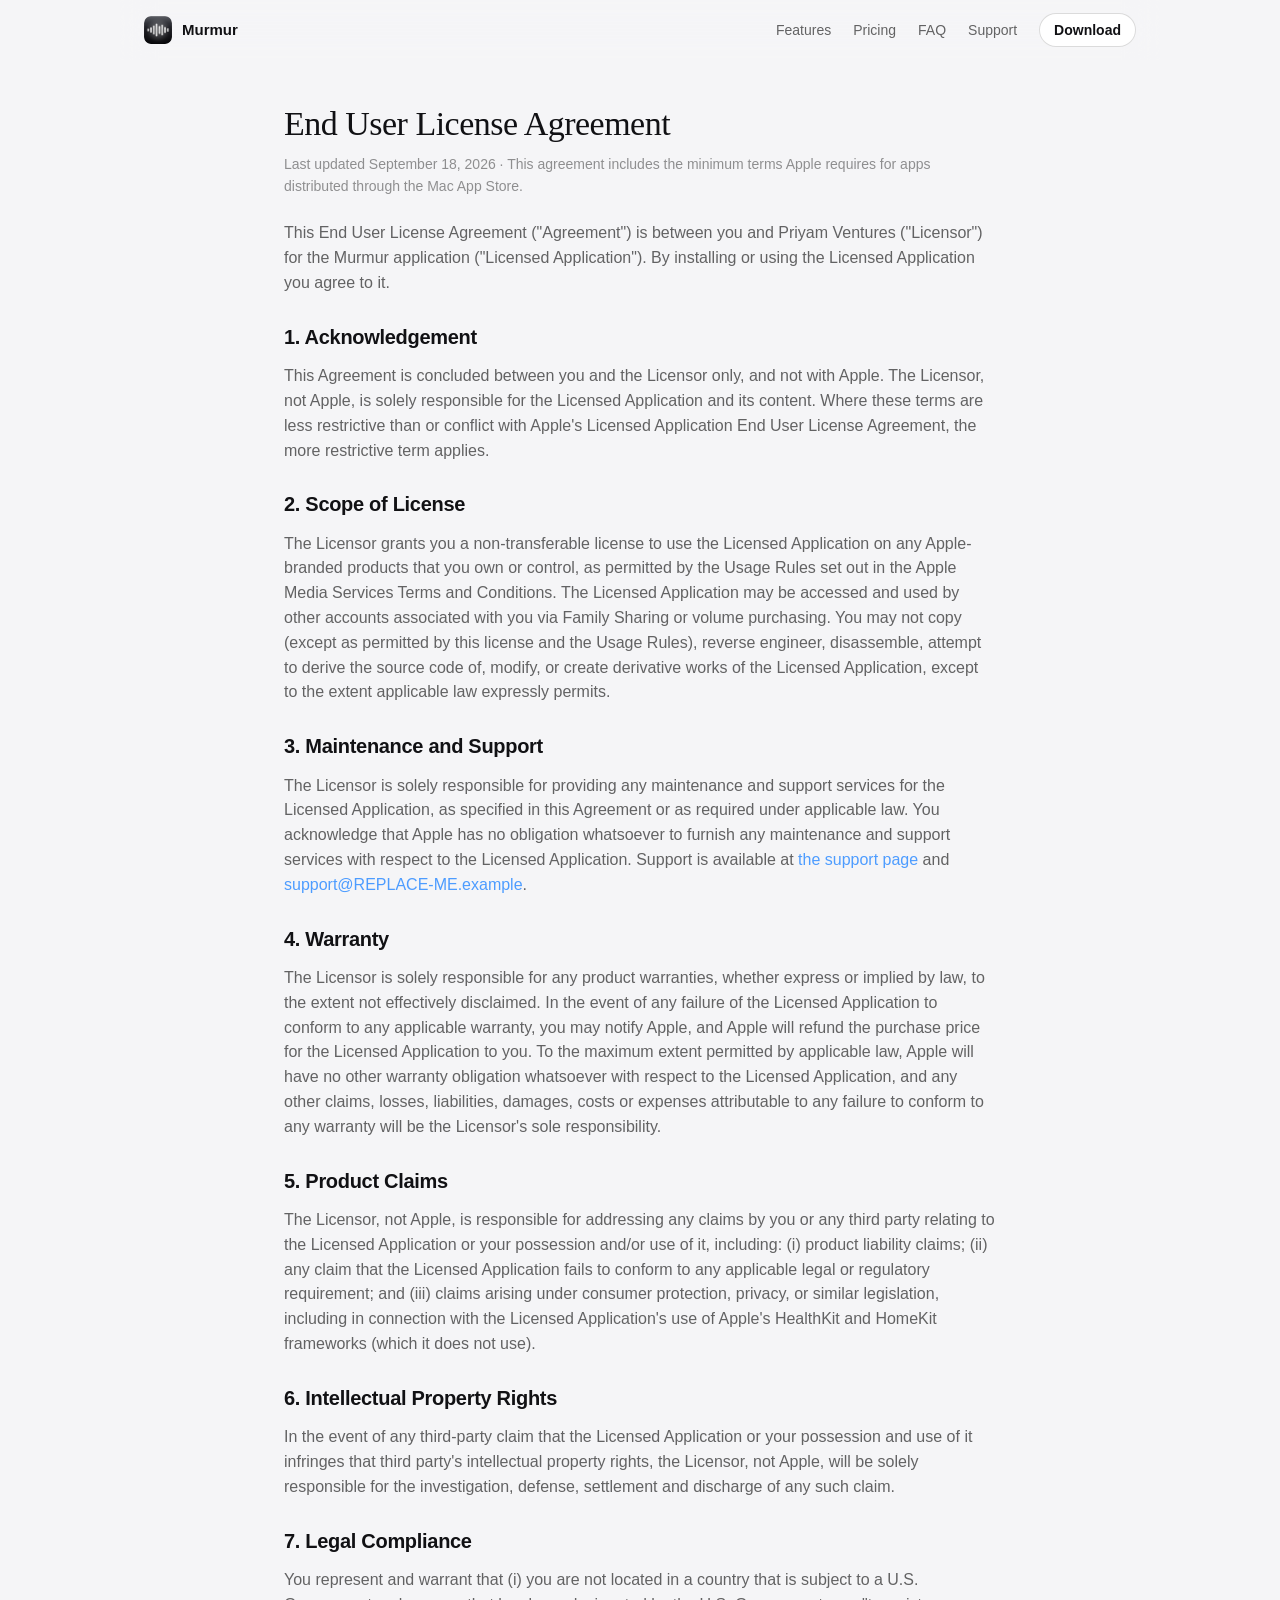
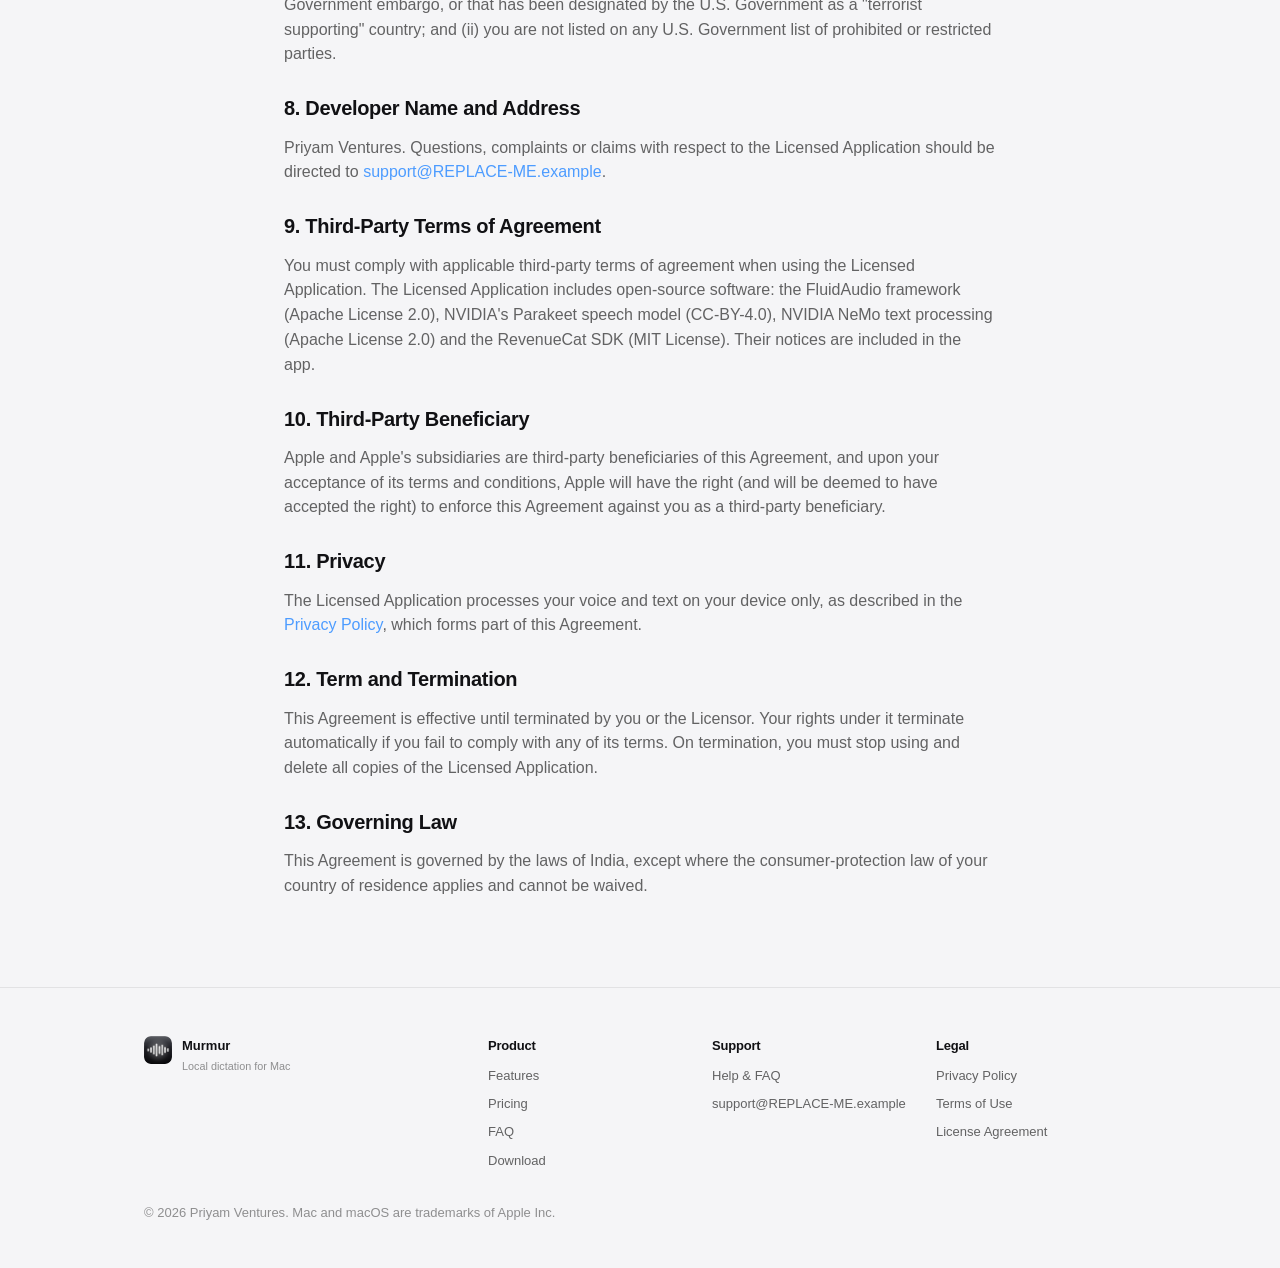
==== commit 00199bf5: "Legal and support pages audited against the app; font self-hosted; hover growth smoothed; audio swit" ====
--- a/Site/eula.html
+++ b/Site/eula.html
@@ -1,4 +1,4 @@
-<!doctype html><html lang="en"><head><meta charset="utf-8"><meta name="viewport" content="width=device-width, initial-scale=1"><link rel="icon" href="assets/favicon.png"><link rel="preconnect" href="https://fonts.googleapis.com"><link rel="preconnect" href="https://fonts.gstatic.com" crossorigin><link rel="stylesheet" href="https://fonts.googleapis.com/css2?family=Instrument+Serif:ital@0;1&display=swap"><link rel="stylesheet" href="site.css?v=18"><script src="site.js?v=8" defer></script><title>End User License Agreement — Murmur</title></head>
+<!doctype html><html lang="en"><head><meta charset="utf-8"><meta name="viewport" content="width=device-width, initial-scale=1"><link rel="icon" href="assets/favicon.png"><link rel="stylesheet" href="site.css?v=22"><script src="site.js?v=9" defer></script><title>End User License Agreement — Murmur</title></head>
 <body>
 <header class="nav wrap"><a class="brand" href="index.html"><img src="assets/icon.png" alt=""><span data-brand="name">Murmur</span></a><nav><a href="index.html#features">Features</a><a href="index.html#pricing">Pricing</a><a href="index.html#faq">FAQ</a><a href="support.html">Support</a><a class="navcta" data-store href="#">Download</a></nav></header>
 <main class="legal">
@@ -29,7 +29,7 @@
   <p>You represent and warrant that (i) you are not located in a country that is subject to a U.S. Government embargo, or that has been designated by the U.S. Government as a "terrorist supporting" country; and (ii) you are not listed on any U.S. Government list of prohibited or restricted parties.</p>
 
   <h2>8. Developer Name and Address</h2>
-  <p><span data-brand="company">Priyam Ventures</span>. Questions, complaints or claims with respect to the Licensed Application should be directed to <a data-mail href="#">support</a>.</p>
+  <p><span data-brand="company">Priyam Ventures</span><span data-brand="address-line"></span>. Questions, complaints or claims with respect to the Licensed Application should be directed to <a data-mail href="#">support</a>.</p>
 
   <h2>9. Third-Party Terms of Agreement</h2>
   <p>You must comply with applicable third-party terms of agreement when using the Licensed Application. The Licensed Application includes open-source software: the FluidAudio framework (Apache License 2.0), NVIDIA's Parakeet speech model (CC-BY-4.0), NVIDIA NeMo text processing (Apache License 2.0) and the RevenueCat SDK (MIT License). Their notices are included in the app.</p>
--- a/Site/site.css
+++ b/Site/site.css
@@ -1,4 +1,7 @@
 /* ---------- tokens ---------- */
+/* Instrument Serif, self-hosted (SIL Open Font License, see assets/fonts/OFL.txt): no request leaves for a font CDN. */
+@font-face { font-family: "Instrument Serif"; font-style: normal; font-weight: 400; font-display: swap; src: url("assets/fonts/InstrumentSerif-Regular.woff2") format("woff2"); }
+@font-face { font-family: "Instrument Serif"; font-style: italic; font-weight: 400; font-display: swap; src: url("assets/fonts/InstrumentSerif-Italic.woff2") format("woff2"); }
 :root {
   --bg: #0b0b0d; --bg2: #121216; --card: #17171c; --card2: #1c1c22; --line: rgba(255,255,255,.08); --line2: rgba(255,255,255,.14);
   --text: #f2f2f4; --dim: rgba(255,255,255,.62); --faint: rgba(255,255,255,.42);
@@ -68,11 +71,9 @@
 .tape-clean .track { color: var(--ribbon-fg); font-size: 15px; font-weight: 500; padding-left: 150px; }
 @keyframes tape { from { transform: translateX(-50%); } to { transform: translateX(0); } }
 .tape .pill { position: absolute; left: 50%; top: 28px; transform: translateX(-50%); z-index: 2; height: 68px; padding: 0 22px; border: 0; background: #000;
-  box-shadow: 0 14px 40px rgba(0,0,0,.5), inset 0 0 0 1px rgba(255,255,255,.06); }
-/* The faintest lift off the dark background: a wide, very dim halo above and below. */
-.tape .pill::before { content: ""; position: absolute; inset: -12px -6px; border-radius: 999px; z-index: -1; pointer-events: none;
-  background: radial-gradient(50% 42% at 50% 0%, rgba(255,255,255,.07), transparent 70%), radial-gradient(50% 42% at 50% 100%, rgba(255,255,255,.05), transparent 70%); }
-@media (prefers-color-scheme: light) { .tape .pill::before { display: none; } }
+  /* A small, bright edge light on the top and bottom rims; no spread. */
+  box-shadow: 0 14px 40px rgba(0,0,0,.5), 0 0 0 1px rgba(255,255,255,.09), 0 -2px 6px rgba(255,255,255,.14), 0 2px 6px rgba(255,255,255,.10); }
+@media (prefers-color-scheme: light) { .tape .pill { box-shadow: 0 14px 40px rgba(0,0,0,.35), 0 0 0 1px rgba(0,0,0,.1); } }
 .tape-badge { position: absolute; left: 50%; top: 2px; transform: translateX(-50%); font-size: 12px; color: var(--dim); white-space: nowrap; }
 .tape-badge span { display: inline-block; opacity: 0; transform: translateY(4px); transition: opacity .45s ease, transform .45s ease; }
 .tape-badge span.on { opacity: 1; transform: translateY(0); }
@@ -92,10 +93,10 @@
 .strip li { display: inline-flex; align-items: baseline; gap: 6px; padding: 0 22px; border-left: 1px solid var(--line); white-space: nowrap; }
 .strip li:first-child { border-left: 0; }
 .strip b { font-size: 15px; font-weight: 600; color: var(--text); font-variant-numeric: tabular-nums; letter-spacing: -0.01em; } .strip span { color: var(--dim); font-size: 14px; }
-/* The four facts wear the app's four accent colours. */
+/* The two numbers get colour; the rest stay quiet. */
 :root { --c-blue: #5aa4ff; --c-green: #5fd68a; --c-purple: #b48fff; --c-pink: #ff85b6; }
 @media (prefers-color-scheme: light) { :root { --c-blue: #1f6fe0; --c-green: #1f9d55; --c-purple: #7a4fd6; --c-pink: #d8397a; } }
-.strip li:nth-child(1) b { color: var(--c-blue); } .strip li:nth-child(2) b { color: var(--c-green); } .strip li:nth-child(3) b { color: var(--c-purple); } .strip li:nth-child(4) b { color: var(--c-pink); }
+.strip li:nth-child(1) b { color: var(--c-blue); } .strip li:nth-child(2) b { color: var(--c-green); }
 .netglyph .wall { stroke: var(--c-green); } .netglyph .pkt { fill: var(--c-green); }
 .netglyph { align-self: center; margin-right: 4px; fill: none; stroke: var(--dim); stroke-width: 1.4; stroke-linecap: round; stroke-linejoin: round; overflow: visible; }
 .netglyph .dash { stroke-dasharray: 2 3; opacity: .6; }
@@ -212,10 +213,9 @@
 .faq p { color: var(--dim); margin: 10px 0 0; max-width: 720px; }
 #faq .muted { margin-top: var(--s3); font-size: 14px; }
 .final { text-align: center; padding: var(--s8) 0 var(--s7); }
-.final .pill.mini { position: relative; margin-bottom: var(--s4); height: 56px; padding: 0 18px; border: 0; background: #000; box-shadow: 0 14px 40px rgba(0,0,0,.5), inset 0 0 0 1px rgba(255,255,255,.06); }
-.final .pill.mini::before { content: ""; position: absolute; inset: -10px -6px; border-radius: 999px; z-index: -1; pointer-events: none;
-  background: radial-gradient(50% 42% at 50% 0%, rgba(255,255,255,.06), transparent 70%), radial-gradient(50% 42% at 50% 100%, rgba(255,255,255,.045), transparent 70%); }
-@media (prefers-color-scheme: light) { .final .pill.mini::before { display: none; } } .final h2 { margin-bottom: var(--s4); }
+.final .pill.mini { position: relative; margin-bottom: var(--s4); height: 56px; padding: 0 18px; border: 0; background: #000;
+  box-shadow: 0 14px 40px rgba(0,0,0,.5), 0 0 0 1px rgba(255,255,255,.09), 0 -2px 6px rgba(255,255,255,.14), 0 2px 6px rgba(255,255,255,.10); }
+@media (prefers-color-scheme: light) { .final .pill.mini { box-shadow: 0 14px 40px rgba(0,0,0,.35), 0 0 0 1px rgba(0,0,0,.1); } } .final h2 { margin-bottom: var(--s4); }
 
 /* ---------- footer ---------- */
 footer { border-top: 1px solid var(--line); padding: var(--s6) 0 var(--s5); color: var(--faint); font-size: 13px; }
@@ -239,7 +239,11 @@
   :root { --s7: 56px; --s8: 72px; }
   nav { gap: 14px; } nav a:not(.navcta) { display: none; }
   .tape .pill { height: 56px; padding: 0 16px; } .tape .pill canvas { width: 180px !important; height: 43px !important; } .tape { margin-top: var(--s5); }
-  .strip { display: grid; grid-template-columns: 1fr; gap: 10px 0; } .strip li { padding: 0; justify-content: center; border-left: 0; } .steps { grid-template-columns: 1fr; }
+  /* Phones: a tidy 2×2, value over label, no glyph. */
+  .strip { display: grid; grid-template-columns: 1fr 1fr; gap: 16px 20px; max-width: 320px; margin-left: auto; margin-right: auto; }
+  .strip li { flex-direction: column; align-items: flex-start; gap: 1px; padding: 0; border-left: 0; white-space: normal; }
+  .strip b { font-size: 17px; } .strip span { font-size: 13px; } .netglyph { display: none; }
+  .steps { grid-template-columns: 1fr; }
   .stage { padding: 24px 14px 0; border-radius: 16px; } .stage .window { margin-bottom: -20px; } .window .body { grid-template-columns: 1fr; } .side { display: none; } .tiles { grid-template-columns: repeat(2, 1fr); } .titlebar .title { margin-left: 8px; }
   .bento { grid-template-columns: 1fr; } .tile-b, .tile-b.span2, .tile-b.small { grid-column: span 1; }
   .pair { grid-template-columns: 1fr; } .arrow { transform: rotate(90deg); justify-self: center; }
